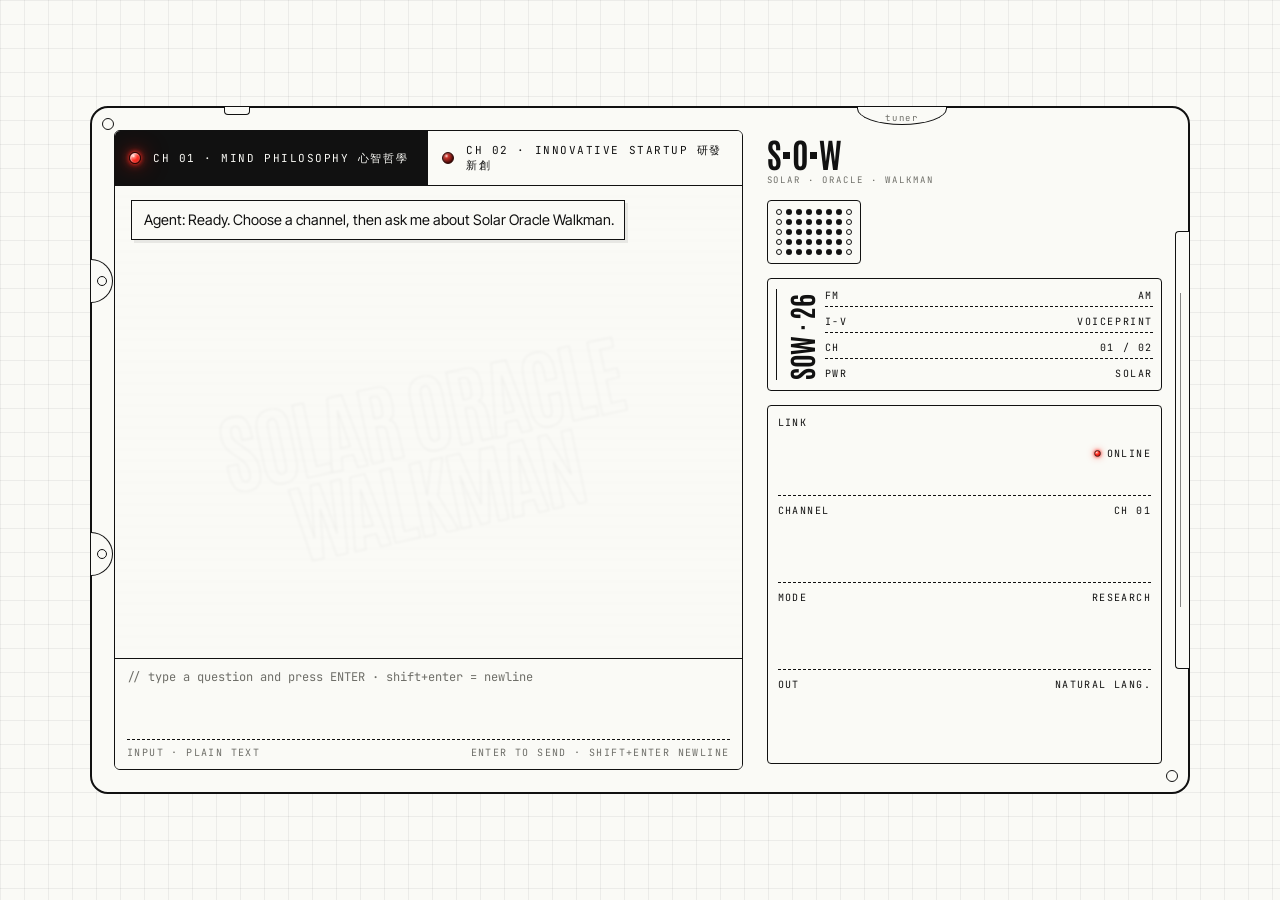
==== site/index2.html @ f8b18d8b "Add alternate sketch chat page" ====
<!doctype html>
<html lang="en">
  <head>
    <meta charset="UTF-8" />
    <meta name="viewport" content="width=device-width, initial-scale=1.0" />
    <meta name="description" content="Solar Oracle Walkman — agent console rendered as a technical sketch of a landscape solar cassette player." />
    <meta name="sow-chat-api" content="https://solar-oracle-deepseek-proxy.dontmarryme.workers.dev/chat" />
    <title>Solar Oracle Walkman | Agent Console</title>
    <link rel="preconnect" href="https://fonts.googleapis.com" />
    <link rel="preconnect" href="https://fonts.gstatic.com" crossorigin />
    <link href="https://fonts.googleapis.com/css2?family=Antonio:wght@400;600;700&family=Inter+Tight:wght@400;500;600;700&family=JetBrains+Mono:wght@400;500;600&display=swap" rel="stylesheet" />
    <link rel="stylesheet" href="./style2.css?v=20260430-3" />
  </head>
  <body>
    <main class="sheet" aria-label="Solar Oracle Walkman chat">

      <!-- ============================================ -->
      <!-- WALKMAN CHASSIS                              -->
      <!-- All product text lives INSIDE the chassis.   -->
      <!-- ============================================ -->
      <section class="walkman" aria-labelledby="chat-title">
        <!-- left-edge hinges -->
        <div class="hinge h1" aria-hidden="true"></div>
        <div class="hinge h2" aria-hidden="true"></div>

        <!-- top-edge cutouts -->
        <div class="lump" aria-hidden="true"></div>
        <div class="dial-cutout" aria-hidden="true"><span>tuner</span></div>

        <!-- right-edge clamp / cassette door -->
        <div class="clamp" aria-hidden="true"></div>

        <!-- ===== LEFT: solar panel = chat surface ===== -->
        <div class="solar-panel">
          <!-- ghosted SOLAR ORACLE WALKMAN watermark -->
          <div class="solar-mark" aria-hidden="true">
            <div class="word">SOLAR ORACLE</div>
            <div class="word">WALKMAN</div>
          </div>

          <h1 id="chat-title" class="visually-hidden">Solar Oracle Walkman chat</h1>

          <div class="channel-options" role="group" aria-label="Channel">
            <button class="channel-button active" type="button" data-channel="mind-philosophy" aria-pressed="true">
              <span class="led-lamp" aria-hidden="true"></span>
              <span class="ch-label">CH&nbsp;01 · mind philosophy 心智哲學</span>
            </button>
            <button class="channel-button" type="button" data-channel="innovative-startup" aria-pressed="false">
              <span class="led-lamp" aria-hidden="true"></span>
              <span class="ch-label">CH&nbsp;02 · innovative startup 研發新創</span>
            </button>
          </div>

          <!-- conversation log -->
          <div id="messages" class="messages" aria-live="polite"></div>

          <!-- input form -->
          <form id="chat-form" class="chat-form">
            <textarea id="prompt" rows="3" placeholder="// type a question and press ENTER · shift+enter = newline"></textarea>
            <div class="input-row">
              <span class="hint">input · plain text</span>
              <span class="hint hint-short">enter to send · shift+enter newline</span>
            </div>
          </form>
        </div>

        <!-- ===== RIGHT: control column ===== -->
        <aside class="controls" aria-label="Device controls">
          <!-- wordmark -->
          <div class="wordmark">
            <div class="brand">S<span class="dot"></span>O<span class="dot"></span>W</div>
            <div class="tag">Solar · Oracle · Walkman</div>
          </div>

          <!-- speaker grille pattern -->
          <div class="grille" aria-hidden="true">
            <i></i><i></i><i></i><i></i><i></i><i></i><i></i><i></i>
            <i></i><i></i><i></i><i></i><i></i><i></i><i></i><i></i>
            <i></i><i></i><i></i><i></i><i></i><i></i><i></i><i></i>
            <i></i><i></i><i></i><i></i><i></i><i></i><i></i><i></i>
            <i></i><i></i><i></i><i></i><i></i><i></i><i></i><i></i>
          </div>

          <!-- model label, vertical type, like a cassette door label -->
          <div class="model-block">
            <div class="vtext">SOW · 26</div>
            <div class="meta">
              <div class="row"><span>FM</span><span>AM</span></div>
              <div class="row"><span>I-V</span><span>VOICEPRINT</span></div>
              <div class="row"><span>CH</span><span>01 / 02</span></div>
              <div class="row"><span>PWR</span><span>SOLAR</span></div>
            </div>
          </div>

          <!-- status read-out -->
          <div class="status-block" aria-label="Status">
            <div class="pair">
              <span>Link</span>
              <span class="led on"><i></i> ONLINE</span>
            </div>
            <div class="pair">
              <span>Channel</span>
              <span id="status-channel">CH 01</span>
            </div>
            <div class="pair">
              <span>Mode</span>
              <span>research</span>
            </div>
            <div class="pair">
              <span>Out</span>
              <span>natural lang.</span>
            </div>
          </div>
        </aside>
      </section>
    </main>

    <script src="./app.js?v=20260430-2"></script>
    <script>
      // keep the right-side status panel in sync with the active channel
      (function () {
        const statusEl = document.getElementById("status-channel");
        if (!statusEl) return;
        const labelMap = {
          "mind-philosophy": "CH 01 · MIND",
          "innovative-startup": "CH 02 · STARTUP"
        };
        document.querySelectorAll(".channel-button").forEach((btn) => {
          btn.addEventListener("click", () => {
            const ch = btn.dataset.channel;
            statusEl.textContent = labelMap[ch] || "CH 01";
          });
        });
      })();
    </script>
  </body>
</html>
---- site/style2.css ----
/* =========================================================
   Solar Oracle Walkman — industrial sketch (black-line / white)
   Frame inspired by a landscape-oriented portable cassette player.
   No brand marks reproduced.
   ========================================================= */

:root {
  --paper: #fafaf6;
  --ink: #111111;
  --ink-soft: #2a2a2a;
  --muted: #6e6e68;
  --line: #111111;
  --line-thin: 1px;
  --line-mid: 1.5px;
  --line-thick: 2.5px;
  --panel-tint: #f3f2ec;
  --grid: rgba(17, 17, 17, 0.06);
  --led-red: #ff2a1f;
  --mono: "JetBrains Mono", ui-monospace, "SF Mono", "IBM Plex Mono", Menlo, monospace;
  --sans: "Inter Tight", ui-sans-serif, system-ui, -apple-system, "Segoe UI", sans-serif;
  --display: "Antonio", "Oswald", "Inter Tight", sans-serif;
}

* { box-sizing: border-box; }

.visually-hidden {
  position: absolute;
  width: 1px;
  height: 1px;
  padding: 0;
  margin: -1px;
  overflow: hidden;
  clip: rect(0 0 0 0);
  white-space: nowrap;
  border: 0;
}

html, body {
  margin: 0;
  background: var(--paper);
  color: var(--ink);
  font-family: var(--sans);
  -webkit-font-smoothing: antialiased;
}

/* faint engineering-paper grid */
body {
  min-height: 100vh;
  background-image:
    linear-gradient(var(--grid) 1px, transparent 1px),
    linear-gradient(90deg, var(--grid) 1px, transparent 1px);
  background-size: 24px 24px;
  display: flex;
  flex-direction: column;
  align-items: center;
  justify-content: center;
  padding: 28px;
}

/* -------------------------------------------------------- */
/*  PAGE / SHEET                                            */
/* -------------------------------------------------------- */

.sheet {
  width: 100%;
  max-width: 1180px;
  display: grid;
  place-items: center;
}

/* -------------------------------------------------------- */
/*  WALKMAN CHASSIS                                         */
/*  - landscape orientation (the WM was rotated 90° right) */
/*  - all line work, no fills                              */
/* -------------------------------------------------------- */

.walkman {
  position: relative;
  width: 100%;
  aspect-ratio: 16 / 10;
  max-width: 1100px;
  min-height: 620px;
  margin: 0 auto;
  border: var(--line-thick) solid var(--ink);
  border-radius: 18px;
  background: var(--paper);
  display: grid;
  grid-template-columns: minmax(0, 1.55fr) minmax(280px, 1fr);
  /* small inner gap is the seam between solar panel and control column */
  padding: 22px;
  gap: 18px;
}

/* outer corner rivets */
.walkman::before,
.walkman::after {
  content: "";
  position: absolute;
  width: 10px; height: 10px;
  border: var(--line-mid) solid var(--ink);
  border-radius: 50%;
  background: var(--paper);
}
.walkman::before { top: 10px; left: 10px; }
.walkman::after  { bottom: 10px; right: 10px; }

/* hinge cutouts on left edge (the round-hole hinges in the photo) */
.hinge {
  position: absolute;
  left: -1px;
  width: 22px;
  height: 44px;
  border: var(--line-mid) solid var(--ink);
  border-left: none;
  border-radius: 0 22px 22px 0;
  background: var(--paper);
  display: grid;
  place-items: center;
}
.hinge::before {
  content: "";
  width: 8px; height: 8px;
  border: var(--line-mid) solid var(--ink);
  border-radius: 50%;
}
.hinge.h1 { top: 22%; }
.hinge.h2 { top: 62%; }

/* right-edge clamp / cassette-door tab */
.clamp {
  position: absolute;
  right: -1px;
  top: 18%;
  bottom: 18%;
  width: 14px;
  border: var(--line-mid) solid var(--ink);
  border-right: none;
  border-radius: 4px 0 0 4px;
  background: var(--paper);
}
.clamp::after {
  content: "";
  position: absolute;
  inset: 14% 4px;
  border-left: var(--line-thin) solid var(--ink);
  opacity: 0.5;
}

/* top-edge dial cutout (the rotary tuner) */
.dial-cutout {
  position: absolute;
  top: -1px;
  right: 22%;
  width: 90px;
  height: 18px;
  border: var(--line-mid) solid var(--ink);
  border-top: none;
  border-radius: 0 0 60px 60px / 0 0 22px 22px;
  background: var(--paper);
  display: grid;
  place-items: center;
}
.dial-cutout span {
  font-family: var(--mono);
  font-size: 9px;
  letter-spacing: 0.18em;
  color: var(--muted);
  margin-top: 4px;
}

/* top-edge switch lump */
.lump {
  position: absolute;
  top: -1px;
  left: 12%;
  width: 26px;
  height: 8px;
  border: var(--line-mid) solid var(--ink);
  border-top: none;
  border-radius: 0 0 4px 4px;
  background: var(--paper);
}

/* -------------------------------------------------------- */
/*  LEFT — SOLAR PANEL  (becomes the chat surface)          */
/* -------------------------------------------------------- */

.solar-panel {
  position: relative;
  border: var(--line-mid) solid var(--ink);
  border-radius: 6px;
  background: var(--paper);
  overflow: hidden;
  display: grid;
  grid-template-rows: auto 1fr auto;
  min-height: 0;
}

/* horizontal striations of solar cells, drawn as repeating lines */
.solar-panel::before {
  content: "";
  position: absolute;
  inset: 0;
  background-image: repeating-linear-gradient(
    to bottom,
    transparent 0,
    transparent 10px,
    rgba(17, 17, 17, 0.07) 10px,
    rgba(17, 17, 17, 0.07) 11px
  );
  pointer-events: none;
}

/* SOLAR ORACLE WALKMAN watermark — line-stroke only, big */
.solar-mark {
  position: absolute;
  inset: 0;
  pointer-events: none;
  display: grid;
  place-items: center;
  align-content: center;
  transform: rotate(-12deg);
  z-index: 0;
  gap: 0;
}
.solar-mark .word {
  font-family: var(--display);
  font-weight: 700;
  font-size: clamp(34px, 7.2vw, 86px);
  letter-spacing: -0.03em;
  color: transparent;
  -webkit-text-stroke: 1.4px var(--ink);
  text-stroke: 1.4px var(--ink);
  line-height: 0.95;
  opacity: 0.18;
  text-transform: uppercase;
  white-space: nowrap;
  text-align: center;
}

/* -------------------------------------------------------- */
/*  CHANNEL TABS — with real glowing red LEDs               */
/* -------------------------------------------------------- */

.channel-options {
  position: relative;
  z-index: 2;
  display: grid;
  grid-template-columns: 1fr 1fr;
  gap: 0;
  border-bottom: var(--line-mid) solid var(--ink);
  background: var(--paper);
}

.channel-button {
  appearance: none;
  background: transparent;
  border: none;
  border-right: var(--line-thin) solid var(--ink);
  padding: 12px 14px;
  font: inherit;
  font-family: var(--mono);
  font-size: 11px;
  text-transform: uppercase;
  letter-spacing: 0.14em;
  color: var(--ink);
  cursor: pointer;
  text-align: left;
  display: flex;
  align-items: center;
  gap: 12px;
  min-height: 48px;
}
.channel-button:last-child { border-right: none; }

/* the LED — radial-gradient lens + outer glow when active */
.led-lamp {
  position: relative;
  width: 12px;
  height: 12px;
  border-radius: 50%;
  flex: 0 0 auto;
  /* off state: dark glassy red dome with a tiny highlight */
  background:
    radial-gradient(circle at 35% 30%, #ffd9d3 0%, #c8332a 22%, #5a0d0a 70%, #2a0604 100%);
  border: 1px solid #2a0604;
  box-shadow:
    inset 0 0 2px rgba(0,0,0,0.6),
    inset 1px 1px 1.5px rgba(255,255,255,0.2);
  transition: box-shadow 220ms ease, background 220ms ease;
}

.channel-button.active .led-lamp {
  /* on state: bright red dome + halo */
  background:
    radial-gradient(circle at 35% 30%, #fff5f3 0%, #ff7d70 18%, #ff2a1f 45%, #c40d05 85%);
  box-shadow:
    /* inner highlights */
    inset 0 0 3px rgba(255,255,255,0.4),
    inset 1.2px 1.2px 1.5px rgba(255,255,255,0.6),
    /* halo glow */
    0 0 4px rgba(255, 42, 31, 0.9),
    0 0 10px rgba(255, 42, 31, 0.75),
    0 0 20px rgba(255, 42, 31, 0.55),
    0 0 32px rgba(255, 42, 31, 0.35);
  animation: led-pulse 2.2s ease-in-out infinite;
}

@keyframes led-pulse {
  0%, 100% {
    box-shadow:
      inset 0 0 3px rgba(255,255,255,0.4),
      inset 1.2px 1.2px 1.5px rgba(255,255,255,0.6),
      0 0 4px rgba(255, 42, 31, 0.9),
      0 0 10px rgba(255, 42, 31, 0.75),
      0 0 20px rgba(255, 42, 31, 0.55),
      0 0 32px rgba(255, 42, 31, 0.35);
  }
  50% {
    box-shadow:
      inset 0 0 3px rgba(255,255,255,0.5),
      inset 1.2px 1.2px 1.5px rgba(255,255,255,0.7),
      0 0 5px rgba(255, 42, 31, 1),
      0 0 14px rgba(255, 42, 31, 0.85),
      0 0 26px rgba(255, 42, 31, 0.7),
      0 0 42px rgba(255, 42, 31, 0.45);
  }
}

.channel-button.active {
  background: var(--ink);
  color: var(--paper);
}
.channel-button .ch-label { display: inline-block; }

/* messages region */
.messages {
  position: relative;
  z-index: 2;
  overflow: auto;
  padding: 14px 16px;
  display: grid;
  gap: 10px;
  align-content: start;
  min-height: 320px;
  background: rgba(250, 250, 246, 0.78);
  backdrop-filter: blur(1px);
  scrollbar-width: thin;
}
.messages::-webkit-scrollbar { width: 8px; }
.messages::-webkit-scrollbar-thumb {
  background: var(--ink);
  border-radius: 0;
}

.msg {
  font-family: var(--sans);
  font-size: 14.5px;
  line-height: 1.5;
  white-space: pre-wrap;
  border: var(--line-thin) solid var(--ink);
  background: var(--paper);
  padding: 8px 10px 8px 12px;
  border-radius: 0;
  position: relative;
  max-width: 92%;
  overflow-wrap: anywhere;
  box-shadow: 3px 3px 0 rgba(17, 17, 17, 0.08);
}
.msg.agent {
  justify-self: start;
}
.msg.user {
  justify-self: end;
  background: var(--ink);
  color: var(--paper);
  border-color: var(--ink);
}

/* form sits at the bottom of solar panel */
.chat-form {
  position: relative;
  z-index: 2;
  border-top: var(--line-mid) solid var(--ink);
  background: var(--paper);
  padding: 10px 12px;
  display: grid;
  gap: 0;
}

.chat-form textarea {
  width: 100%;
  font: inherit;
  font-family: var(--mono);
  font-size: 13px;
  color: var(--ink);
  background: transparent;
  border: none;
  resize: none;
  outline: none;
  min-height: 64px;
  padding: 0;
}
.chat-form textarea::placeholder {
  color: var(--muted);
  font-family: var(--mono);
  font-size: 12px;
}

.chat-form .input-row {
  display: flex;
  align-items: center;
  gap: 10px;
  font-family: var(--mono);
  font-size: 10px;
  letter-spacing: 0.14em;
  text-transform: uppercase;
  color: var(--muted);
  border-top: var(--line-thin) dashed var(--ink);
  padding-top: 6px;
  margin-top: 6px;
}
.chat-form .input-row .hint { flex: 1; }
.chat-form .input-row .hint-short {
  flex: 0 0 auto;
  text-align: right;
}

/* -------------------------------------------------------- */
/*  RIGHT — CONTROL COLUMN                                  */
/* -------------------------------------------------------- */

.controls {
  position: relative;
  display: grid;
  grid-template-rows: auto auto auto 1fr;
  gap: 14px;
  padding: 6px 4px 6px 6px;
}

/* wordmark block */
.wordmark {
  display: grid;
  gap: 4px;
}
.wordmark .brand {
  font-family: var(--display);
  font-weight: 700;
  font-size: clamp(22px, 3.4vw, 34px);
  letter-spacing: -0.02em;
  line-height: 1;
}
.wordmark .brand .dot {
  display: inline-block;
  width: 7px; height: 7px;
  background: var(--ink);
  vertical-align: middle;
  margin: 0 2px 4px;
}
.wordmark .tag {
  font-family: var(--mono);
  font-size: 9px;
  letter-spacing: 0.22em;
  text-transform: uppercase;
  color: var(--muted);
}

/* speaker grille — dot pattern */
.grille {
  border: var(--line-thin) solid var(--ink);
  padding: 8px;
  display: grid;
  grid-template-columns: repeat(8, 1fr);
  gap: 4px;
  border-radius: 4px;
  width: fit-content;
}
.grille i {
  width: 6px; height: 6px;
  border-radius: 50%;
  background: var(--ink);
  display: block;
}
.grille i:nth-child(8n+1),
.grille i:nth-child(8n+8) { background: transparent; border: 1px solid var(--ink); }

/* model label block, vertical text */
.model-block {
  border: var(--line-mid) solid var(--ink);
  border-radius: 4px;
  padding: 10px 8px;
  display: grid;
  grid-template-columns: auto 1fr;
  gap: 10px;
  align-items: stretch;
}
.model-block .vtext {
  writing-mode: vertical-rl;
  transform: rotate(180deg);
  font-family: var(--display);
  font-weight: 700;
  font-size: 28px;
  letter-spacing: -0.01em;
  line-height: 1;
  border-right: var(--line-thin) solid var(--ink);
  padding-right: 10px;
}
.model-block .meta {
  display: grid;
  align-content: space-between;
  gap: 8px;
  font-family: var(--mono);
  font-size: 10px;
  letter-spacing: 0.16em;
  text-transform: uppercase;
  color: var(--ink);
}
.model-block .meta .row {
  display: flex;
  justify-content: space-between;
  border-bottom: var(--line-thin) dashed var(--ink);
  padding-bottom: 4px;
}
.model-block .meta .row:last-child { border: none; padding: 0; }

/* status / indicator strip */
.status-block {
  border: var(--line-thin) solid var(--ink);
  padding: 10px;
  border-radius: 4px;
  display: grid;
  gap: 8px;
  font-family: var(--mono);
  font-size: 10px;
  letter-spacing: 0.14em;
  text-transform: uppercase;
}
.status-block .pair {
  display: flex; justify-content: space-between;
  border-bottom: var(--line-thin) dashed var(--ink);
  padding-bottom: 4px;
}
.status-block .pair:last-child { border: none; padding: 0; }
.status-block .led {
  display: inline-flex; align-items: center; gap: 6px;
}
.status-block .led i {
  width: 7px; height: 7px;
  border: 1px solid var(--ink);
  border-radius: 50%;
  background: var(--paper);
}
.status-block .led.on i {
  background: radial-gradient(circle at 35% 30%, #fff5f3 0%, #ff7d70 18%, #ff2a1f 45%, #c40d05 85%);
  border-color: #5a0d0a;
  box-shadow:
    0 0 3px rgba(255, 42, 31, 0.9),
    0 0 7px rgba(255, 42, 31, 0.6);
}

/* -------------------------------------------------------- */
/*  RESPONSIVE                                              */
/* -------------------------------------------------------- */

@media (max-width: 860px) {
  body { padding: 14px; }
  .walkman {
    aspect-ratio: auto;
    grid-template-columns: 1fr;
    grid-template-rows: 1fr auto;
    min-height: 0;
    padding: 18px;
  }
  .messages { min-height: 300px; }
  .hinge.h1 { top: 12%; }
  .hinge.h2 { top: 28%; }
  .controls { grid-template-rows: auto; }
}

@media (max-width: 560px) {
  body { padding: 10px; }
  .walkman { padding: 14px; gap: 14px; }
  .channel-options { grid-template-columns: 1fr; }
  .channel-button { border-right: none; border-bottom: var(--line-thin) solid var(--ink); }
  .channel-button:last-child { border-bottom: none; }
  .messages { min-height: 280px; padding: 12px; }
  .msg { max-width: 100%; }
  .chat-form .input-row { align-items: flex-start; flex-direction: column; }
  .chat-form .input-row .hint-short { text-align: left; }
}
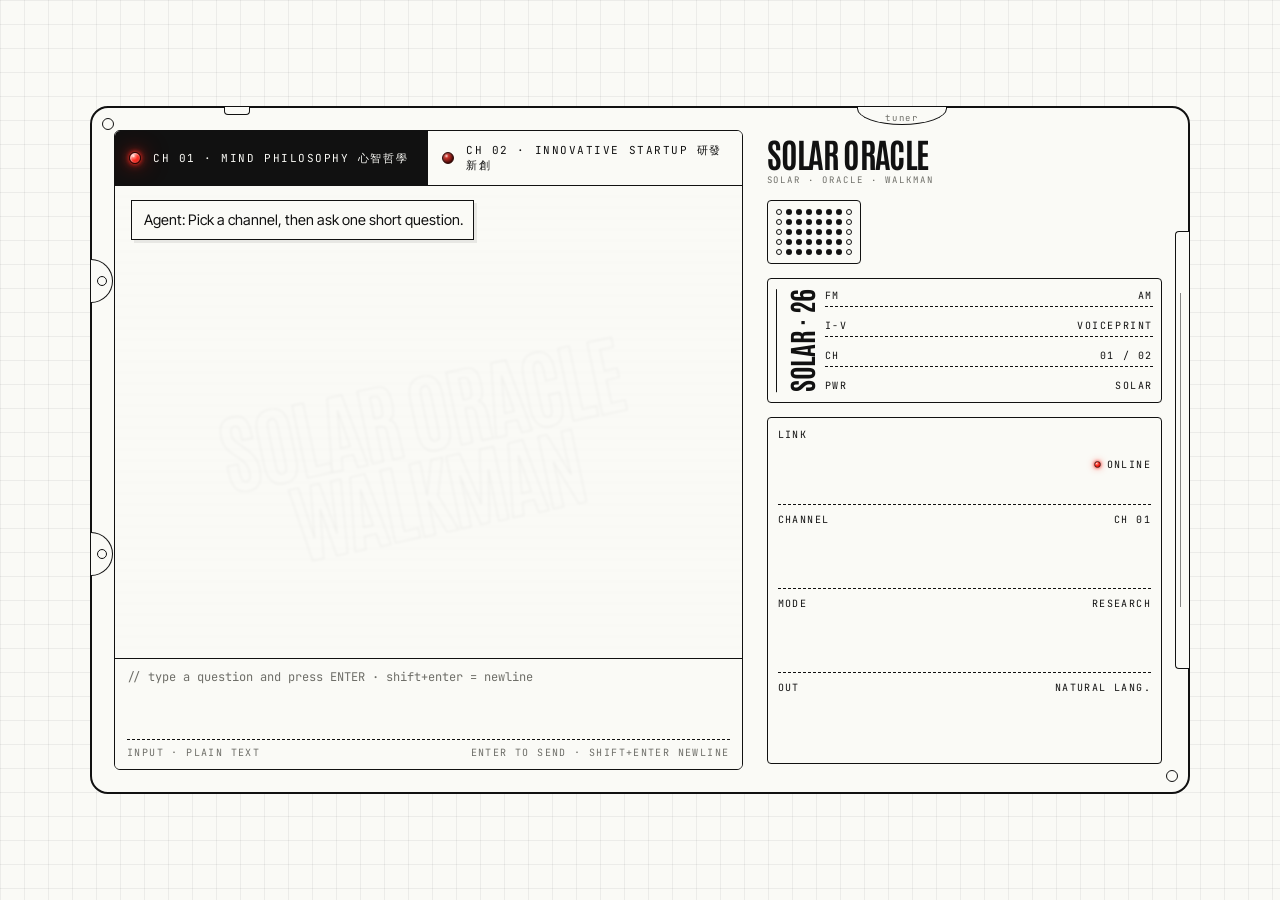
==== commit 457be523: "Add slide-based media interface" ====
--- a/site/index2.html
+++ b/site/index2.html
@@ -68,7 +68,7 @@
         <aside class="controls" aria-label="Device controls">
           <!-- wordmark -->
           <div class="wordmark">
-            <div class="brand">S<span class="dot"></span>O<span class="dot"></span>W</div>
+            <div class="brand">SOLAR ORACLE</div>
             <div class="tag">Solar · Oracle · Walkman</div>
           </div>
 
@@ -83,7 +83,7 @@
 
           <!-- model label, vertical type, like a cassette door label -->
           <div class="model-block">
-            <div class="vtext">SOW · 26</div>
+            <div class="vtext">SOLAR · 26</div>
             <div class="meta">
               <div class="row"><span>FM</span><span>AM</span></div>
               <div class="row"><span>I-V</span><span>VOICEPRINT</span></div>
